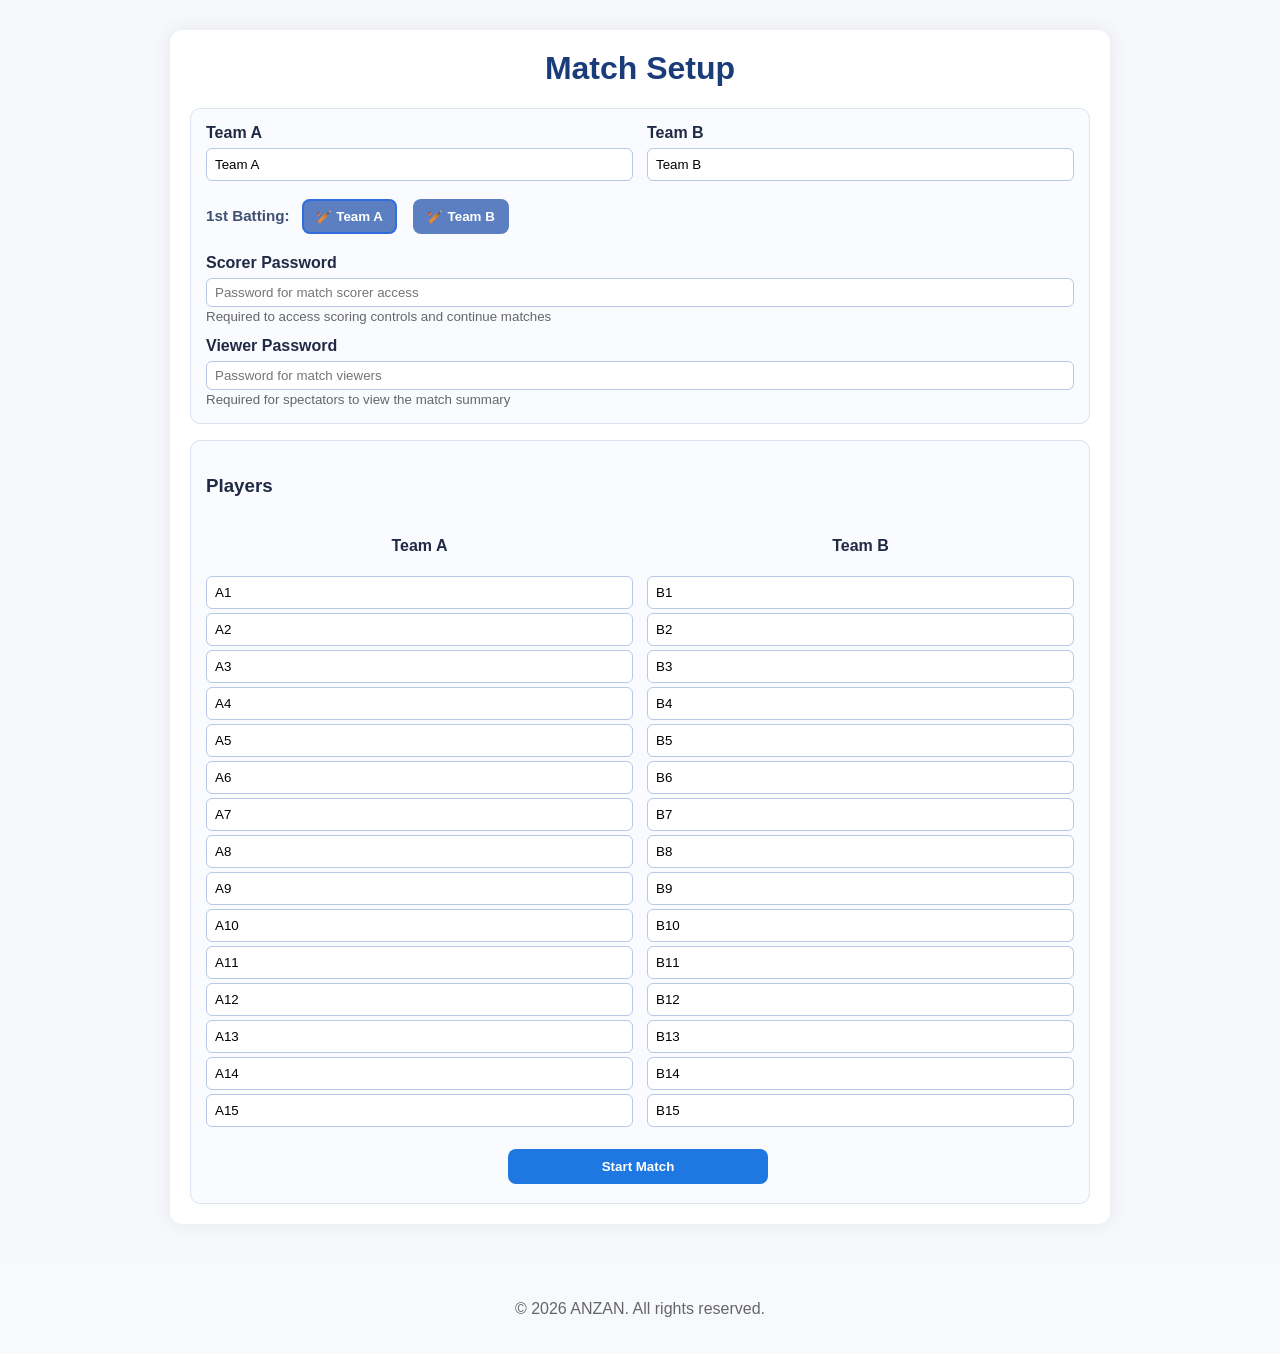
==== match_setup.html @ 778ede0a "second commit" ====
<!DOCTYPE html>
<html lang="en">
<head>
  <meta charset="UTF-8" />
  <meta name="viewport" content="width=device-width, initial-scale=1.0" />
  <title>Cricket Match Setup</title>
  <link rel="stylesheet" href="css/style.css" />
</head>
<body>
  <div class="app">
    <h1>Match Setup</h1>
    <div class="card">
      <div class="grid2">
        <div>
          <label for="teamAInput">Team A</label>
          <input type="text" id="teamAInput" class="player-input" value="Team A" />
        </div>
        <div>
          <label for="teamBInput">Team B</label>
          <input type="text" id="teamBInput" class="player-input" value="Team B" />
        </div>
      </div>
      <div style="margin-top:12px; text-align:center;" class="status">
        <span class="small">1st Batting: </span>
        <button id="firstBatA" class="btn-secondary">🏏 Team A</button>
        <button id="firstBatB" class="btn-secondary">🏏 Team B</button>
      </div>
      <div style="margin-top:16px;">
        <label for="scorerPassword">Scorer Password</label>
        <input type="password" id="scorerPassword" class="player-input" placeholder="Password for match scorer access" />
        <small style="color:#666;">Required to access scoring controls and continue matches</small>
      </div>
      <div style="margin-top:12px;">
        <label for="viewerPassword">Viewer Password</label>
        <input type="password" id="viewerPassword" class="player-input" placeholder="Password for match viewers" />
        <small style="color:#666;">Required for spectators to view the match summary</small>
      </div>
    </div>

    <div class="card" style="margin-top:16px;">
      <h3>Players</h3>
      <div class="grid2" style="text-align:center;">
        <div>
          <h4 id="teamAHeader">Team A</h4>
          <div id="teamAPlayers"></div>
        </div>
        <div>
          <h4 id="teamBHeader">Team B</h4>
          <div id="teamBPlayers"></div>
        </div>
      </div>
      <div style="margin-top:12px; text-align:center;">
        <button id="startBtn" class="btn-primary full-width" style="max-width:260px;">Start Match</button>
      </div>
    </div>
  </div>

  <script src="js/setup.js"></script>

  <footer style="text-align: center; padding: 20px; background: rgba(255,255,255,0.1); color: #666; margin-top: 40px;">
    <p>&copy; 2026 ANZAN. All rights reserved.</p>
  </footer>
</body>
</html>
---- css/style.css ----
body { font-family: 'Segoe UI', Tahoma, Geneva, Verdana, sans-serif; margin: 0; padding: 0; background: #f6f8fb; color: #202a44; }
.app { max-width: 900px; margin: 30px auto; background: #fff; border-radius: 12px; box-shadow: 0 0 20px rgba(0,0,0,.08); padding: 20px; }
h1 { margin-top: 0; text-align: center; color: #1b3c7a; }
.grid2 { display: grid; grid-template-columns: 1fr 1fr; gap: 14px; }
.card { background: #f9fbff; border: 1px solid #dbe4f0; border-radius: 10px; padding: 15px; }
#battingCard { position: sticky; top: 10px; z-index: 2; box-shadow: 0 0 10px rgba(0,0,0,.08); }
label { display:block; margin-bottom:6px; font-weight:600; }
input[type=text] { width:100%; padding:8px; border:1px solid #b8c8e6; border-radius:6px; }
button { border: none; border-radius: 8px; padding: 10px 14px; margin: 6px 4px 4px 0; font-weight:600; cursor:pointer; transition:.13s ease; }
button:hover { transform: translateY(-1px); }
.btn-primary { background: #1f77e1; color: #fff; }
.btn-primary:disabled { opacity:.65; cursor:not-allowed; }
.btn-secondary { background: #5b7fc0; color: #fff; }
.btn-warning { background: #ff9e19; color:#fff; }
.btn-danger { background: #de3a34; color:#fff; }
.status { display:flex; align-items:center; gap:12px; margin-bottom:10px; font-weight:700; }
.scoreline { font-size: 3rem; font-weight:800; text-align:center; margin:12px 0; color:#132654; }
.small { font-size:.95rem; color:#3f5171; }
.actions { margin-top:10px; }
.history { max-height:200px; overflow:auto; background:#f0f4fa; border-radius:8px; border:1px solid #d3e0f3; padding:8px; font-size:.9rem; }
.history li { margin:2px 0; }
.full-width { width: 100%; }
.player-input { width: 100%; box-sizing: border-box; padding: 6px 8px; border: 1px solid #b8c8e6; border-radius: 6px; }
.btn-active { box-shadow: inset 0 0 0 2px rgba(0, 87, 255, 0.45); }

@media (max-width: 800px) {
  .grid2 { grid-template-columns: 1fr; }
  #battingCard { position: static; }
}
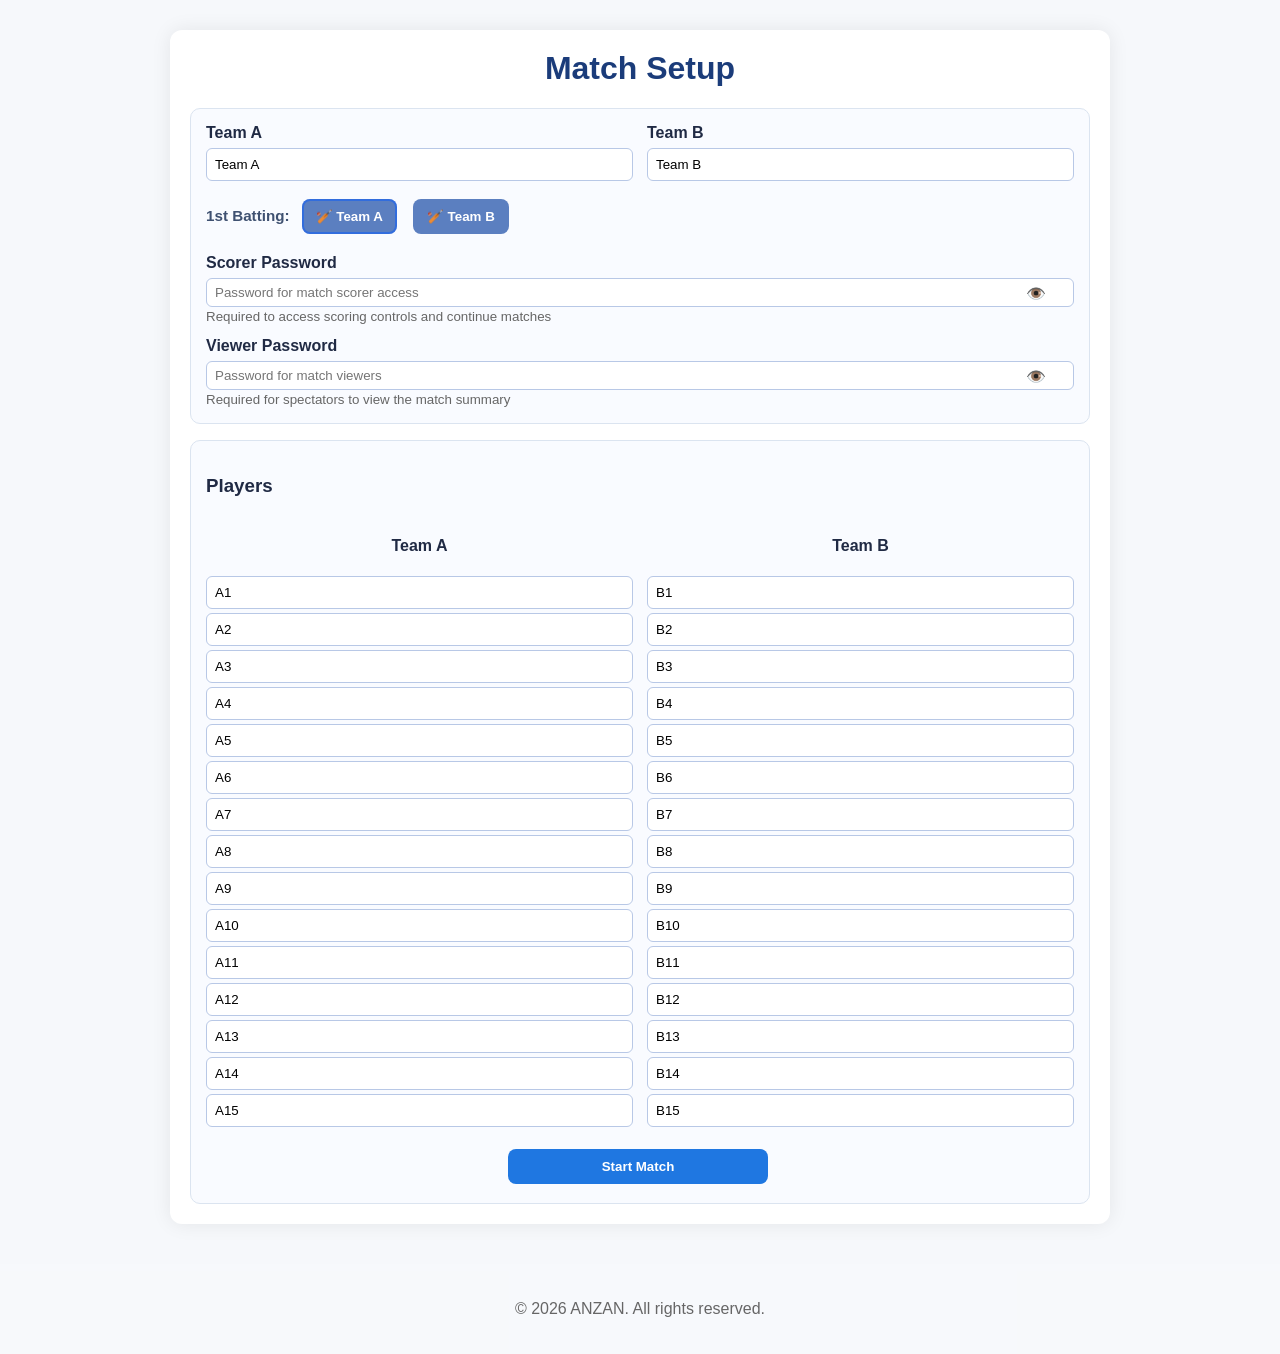
==== commit 7a094295: "some changes" ====
--- a/match_setup.html
+++ b/match_setup.html
@@ -27,12 +27,18 @@
       </div>
       <div style="margin-top:16px;">
         <label for="scorerPassword">Scorer Password</label>
-        <input type="password" id="scorerPassword" class="player-input" placeholder="Password for match scorer access" />
+        <div style="position: relative;">
+          <input type="password" id="scorerPassword" class="player-input" placeholder="Password for match scorer access" style="padding-right: 40px;" />
+          <button type="button" id="toggleScorerPassword" style="position: absolute; right: 10px; top: 30%; transform: translateY(-50%); background: none; border: none; cursor: pointer; font-size: 16px; color: #666;">👁️</button>
+        </div>
         <small style="color:#666;">Required to access scoring controls and continue matches</small>
       </div>
       <div style="margin-top:12px;">
         <label for="viewerPassword">Viewer Password</label>
-        <input type="password" id="viewerPassword" class="player-input" placeholder="Password for match viewers" />
+        <div style="position: relative;">
+          <input type="password" id="viewerPassword" class="player-input" placeholder="Password for match viewers" style="padding-right: 40px;" />
+          <button type="button" id="toggleViewerPassword" style="position: absolute; right: 10px; top: 30%; transform: translateY(-50%); background: none; border: none; cursor: pointer; font-size: 16px; color: #666;">👁️</button>
+        </div>
         <small style="color:#666;">Required for spectators to view the match summary</small>
       </div>
     </div>
--- a/css/style.css
+++ b/css/style.css
@@ -28,3 +28,23 @@
   #battingCard { position: static; }
 }
 
+@media (max-width: 600px) {
+  .app { margin: 10px; padding: 15px; }
+  h1 { font-size: 1.5rem; }
+  .card { padding: 12px; }
+  button { padding: 12px 16px; font-size: 16px; }
+  .scoreline { font-size: 2.5rem; }
+  input[type=text], .player-input { font-size: 16px; padding: 10px; }
+  .status { flex-direction: column; align-items: flex-start; gap: 8px; }
+  .history { max-height: 150px; }
+}
+
+@media (max-width: 480px) {
+  .app { margin: 5px; padding: 10px; }
+  h1 { font-size: 1.3rem; margin-bottom: 15px; }
+  .card { padding: 10px; margin-bottom: 10px; }
+  .scoreline { font-size: 2rem; margin: 8px 0; }
+  button { padding: 14px 18px; margin: 4px 2px; }
+  .grid2 { gap: 10px; }
+}
+
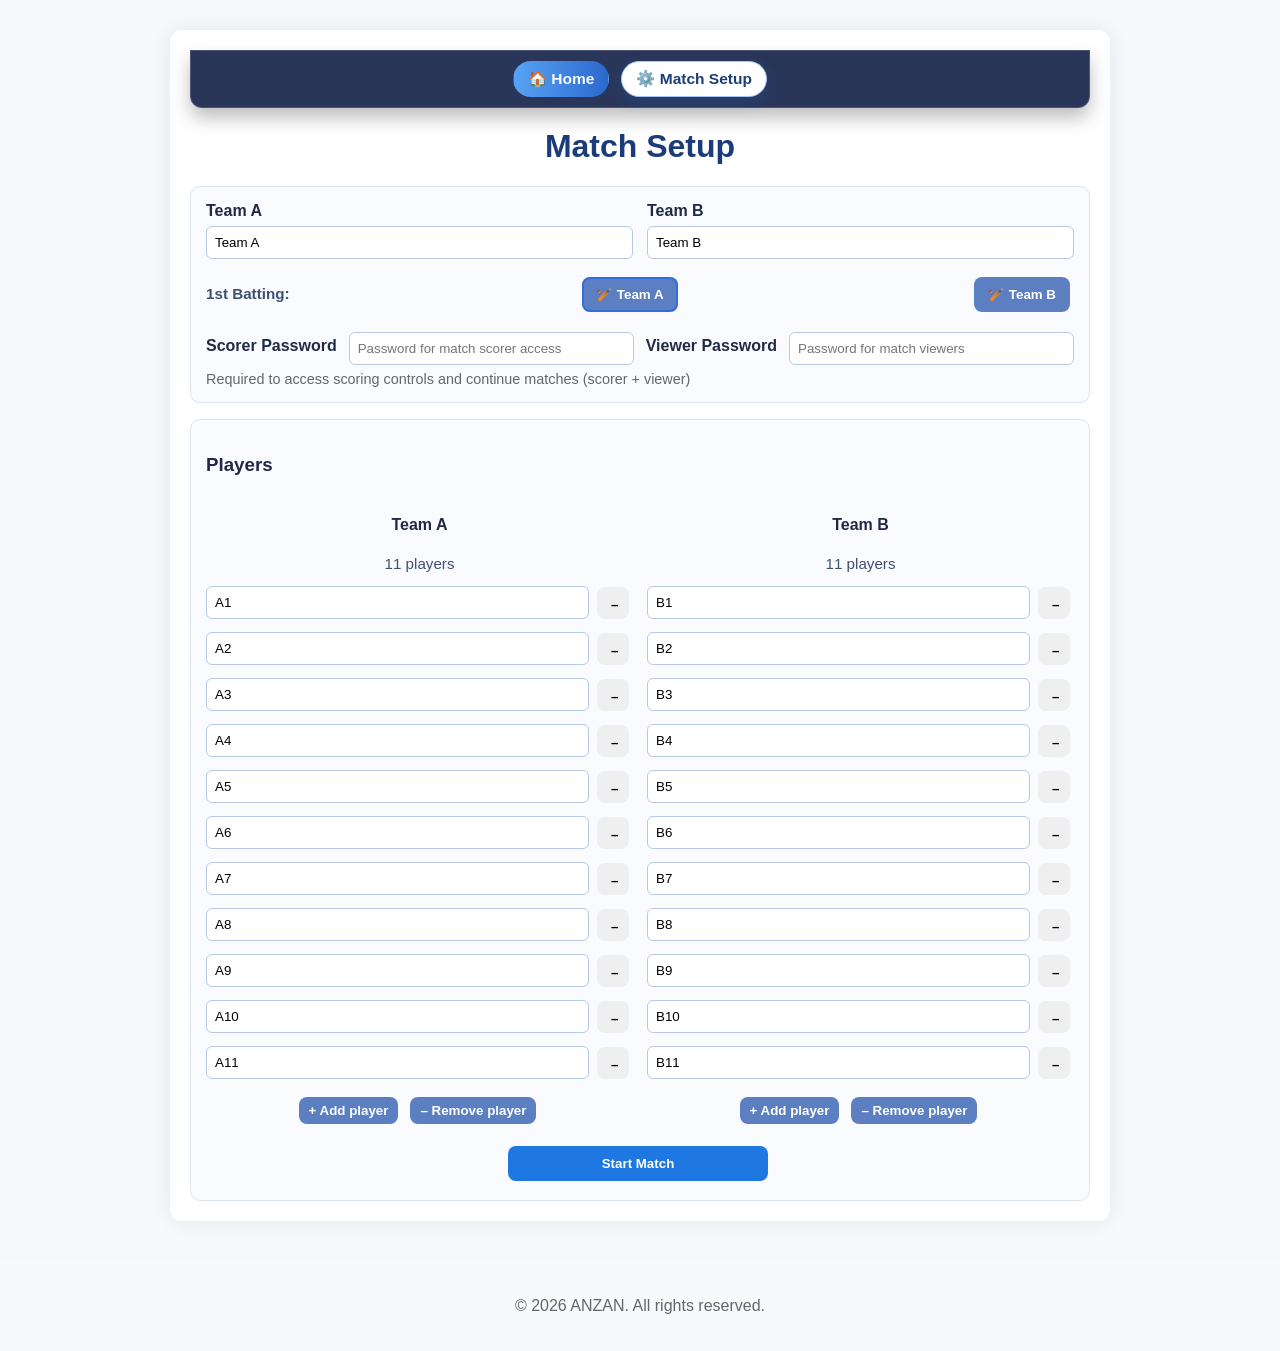
==== commit e28184b7: "some changes" ====
--- a/match_setup.html
+++ b/match_setup.html
@@ -8,6 +8,10 @@
 </head>
 <body>
   <div class="app">
+    <div class="top-nav">
+      <a href="index.html" class="btn-nav btn-home">🏠 Home</a>
+      <span class="btn-nav active">⚙️ Match Setup</span>
+    </div>
     <h1>Match Setup</h1>
     <div class="card">
       <div class="grid2">
@@ -25,22 +29,13 @@
         <button id="firstBatA" class="btn-secondary">🏏 Team A</button>
         <button id="firstBatB" class="btn-secondary">🏏 Team B</button>
       </div>
-      <div style="margin-top:16px;">
+      <div style="margin-top:16px; display:flex; align-items:center; gap:12px; flex-wrap:wrap;">
         <label for="scorerPassword">Scorer Password</label>
-        <div style="position: relative;">
-          <input type="password" id="scorerPassword" class="player-input" placeholder="Password for match scorer access" style="padding-right: 40px;" />
-          <button type="button" id="toggleScorerPassword" style="position: absolute; right: 10px; top: 30%; transform: translateY(-50%); background: none; border: none; cursor: pointer; font-size: 16px; color: #666;">👁️</button>
-        </div>
-        <small style="color:#666;">Required to access scoring controls and continue matches</small>
+        <input type="text" id="scorerPassword" class="player-input" placeholder="Password for match scorer access" style="flex: 1; min-width:220px;" />
+        <label for="viewerPassword">Viewer Password</label>
+        <input type="text" id="viewerPassword" class="player-input" placeholder="Password for match viewers" style="flex: 1; min-width:220px;" />
       </div>
-      <div style="margin-top:12px;">
-        <label for="viewerPassword">Viewer Password</label>
-        <div style="position: relative;">
-          <input type="password" id="viewerPassword" class="player-input" placeholder="Password for match viewers" style="padding-right: 40px;" />
-          <button type="button" id="toggleViewerPassword" style="position: absolute; right: 10px; top: 30%; transform: translateY(-50%); background: none; border: none; cursor: pointer; font-size: 16px; color: #666;">👁️</button>
-        </div>
-        <small style="color:#666;">Required for spectators to view the match summary</small>
-      </div>
+      <div style="margin-top:6px; color:#666; font-size:0.9em;">Required to access scoring controls and continue matches (scorer + viewer)</div>
     </div>
 
     <div class="card" style="margin-top:16px;">
@@ -48,11 +43,21 @@
       <div class="grid2" style="text-align:center;">
         <div>
           <h4 id="teamAHeader">Team A</h4>
+          <div style="margin-bottom:8px;"><span id="teamAPlayerCount" class="small">11 players</span></div>
           <div id="teamAPlayers"></div>
+          <div style="margin-top:8px; display:flex; justify-content:center; gap:8px;">
+            <button type="button" id="teamAAdd" class="btn-secondary" style="padding:6px 10px;">+ Add player</button>
+            <button type="button" id="teamARemove" class="btn-secondary" style="padding:6px 10px;">– Remove player</button>
+          </div>
         </div>
         <div>
           <h4 id="teamBHeader">Team B</h4>
+          <div style="margin-bottom:8px;"><span id="teamBPlayerCount" class="small">11 players</span></div>
           <div id="teamBPlayers"></div>
+          <div style="margin-top:8px; display:flex; justify-content:center; gap:8px;">
+            <button type="button" id="teamBAdd" class="btn-secondary" style="padding:6px 10px;">+ Add player</button>
+            <button type="button" id="teamBRemove" class="btn-secondary" style="padding:6px 10px;">– Remove player</button>
+          </div>
         </div>
       </div>
       <div style="margin-top:12px; text-align:center;">
--- a/css/style.css
+++ b/css/style.css
@@ -3,17 +3,36 @@
 h1 { margin-top: 0; text-align: center; color: #1b3c7a; }
 .grid2 { display: grid; grid-template-columns: 1fr 1fr; gap: 14px; }
 .card { background: #f9fbff; border: 1px solid #dbe4f0; border-radius: 10px; padding: 15px; }
+#infoCard { background: linear-gradient(170deg, #0a5ad2 0%, #2b8dfe 40%, #56b8ff 100%); color: #fff; border: 1px solid rgba(255,255,255,0.5); box-shadow: 0 10px 30px rgba(0,0,70,0.2); }
+#infoCard h3, #infoCard .small, #infoCard .status span, #infoCard .status strong { color: #fff; }
+#infoCard .scoreline { font-size: 3.5rem; color: #ffffff; text-shadow: 0 2px 10px rgba(0,0,0,0.35); }
+#infoCard .player-input { border: 1px solid rgba(255,255,255,0.4); background: rgba(255,255,255,0.2); color: #fff; }
 #battingCard { position: sticky; top: 10px; z-index: 2; box-shadow: 0 0 10px rgba(0,0,0,.08); }
-label { display:block; margin-bottom:6px; font-weight:600; }
-input[type=text] { width:100%; padding:8px; border:1px solid #b8c8e6; border-radius:6px; }
+label { display:block; margin-bottom:6px; font-weight:600; }.scoreboard-main { display: flex; flex-direction: column; gap: 16px; }
+.scoreboard-hero { background: linear-gradient(135deg, #2e72d5 0%, #316eaa 100%); border-radius: 12px; color: #fff; padding: 18px 20px; box-shadow: 0 8px 20px rgba(0,0,0,0.16); }
+.scoreboard-hero h1 { margin: 0 0 4px; font-size: 1.5rem; }
+.scoreboard-hero p { margin: 0; opacity: 0.92; font-size: 0.95rem; }
+.scoreboard-content { display: flex; flex-direction: column; gap: 14px; }
+@media (max-width: 800px) { .scoreboard-hero { padding: 14px 14px; } .scoreboard-hero h1 { font-size: 1.25rem; } }input[type=text] { width:100%; padding:8px; border:1px solid #b8c8e6; border-radius:6px; }
 button { border: none; border-radius: 8px; padding: 10px 14px; margin: 6px 4px 4px 0; font-weight:600; cursor:pointer; transition:.13s ease; }
 button:hover { transform: translateY(-1px); }
+.top-nav { position: sticky; top: 0; z-index: 999; display: flex; justify-content: center; gap: 12px; align-items: center; flex-wrap: wrap; background: rgba(12, 27, 66, 0.88); backdrop-filter: blur(12px); border-radius: 0 0 12px 12px; padding: 10px 14px; box-shadow: 0 10px 18px rgba(0,0,0,0.25); margin-bottom: 20px; border: 1px solid rgba(255,255,255,0.16); }
+.top-nav a, .top-nav .btn-nav { font-size: 0.97rem; font-weight: 700; color: #f3f8ff; text-decoration: none; border-radius: 999px; padding: 8px 14px; border: 1px solid transparent; transition: .2s ease-in-out; display: inline-flex; align-items: center; gap: 6px; }
+.top-nav a:hover, .top-nav .btn-nav:hover { background: rgba(255,255,255,0.2); box-shadow: 0 6px 14px rgba(0,0,0,0.2); transform: translateY(-1px); }
+.top-nav .btn-nav.active { background: #fff; color: #1b3d7a; border-color: #a3c4f7; box-shadow: 0 6px 16px rgba(30, 95, 175, 0.25); }
+.top-nav .btn-nav.active:hover { background: #fff; }
+.btn-home { background: linear-gradient(90deg, #57a3f5 0%, #2c68cc 100%); color: white; border-radius: 999px; padding: 8px 14px; font-weight:700; text-decoration:none; display:inline-flex; align-items:center; gap:6px; border: 1px solid rgba(255,255,255,0.4); }
+.btn-home:hover { background: linear-gradient(90deg, #3c8ae3 0%, #2154a9 100%); }
 .btn-primary { background: #1f77e1; color: #fff; }
 .btn-primary:disabled { opacity:.65; cursor:not-allowed; }
 .btn-secondary { background: #5b7fc0; color: #fff; }
 .btn-warning { background: #ff9e19; color:#fff; }
 .btn-danger { background: #de3a34; color:#fff; }
-.status { display:flex; align-items:center; gap:12px; margin-bottom:10px; font-weight:700; }
+.status { display:flex; align-items:center; justify-content: space-between; gap:12px; margin-bottom:10px; font-weight:700; }
+.status .status-text { flex: 1; }
+.status .status-action { margin-left: 10px; }
+.status-action a { padding: 6px 10px; border-radius: 8px; background: #ffeaa2; color: #2d3436; font-weight: 700; text-decoration:none; border: 1px solid #fdcb6e; transition: .2s; }
+.status-action a:hover { background: #fdcb6e; }
 .scoreline { font-size: 3rem; font-weight:800; text-align:center; margin:12px 0; color:#132654; }
 .small { font-size:.95rem; color:#3f5171; }
 .actions { margin-top:10px; }
@@ -35,7 +54,7 @@
   button { padding: 12px 16px; font-size: 16px; }
   .scoreline { font-size: 2.5rem; }
   input[type=text], .player-input { font-size: 16px; padding: 10px; }
-  .status { flex-direction: column; align-items: flex-start; gap: 8px; }
+  .status { flex-wrap: wrap; justify-content: center; align-items: center; gap: 8px; }
   .history { max-height: 150px; }
 }
 
